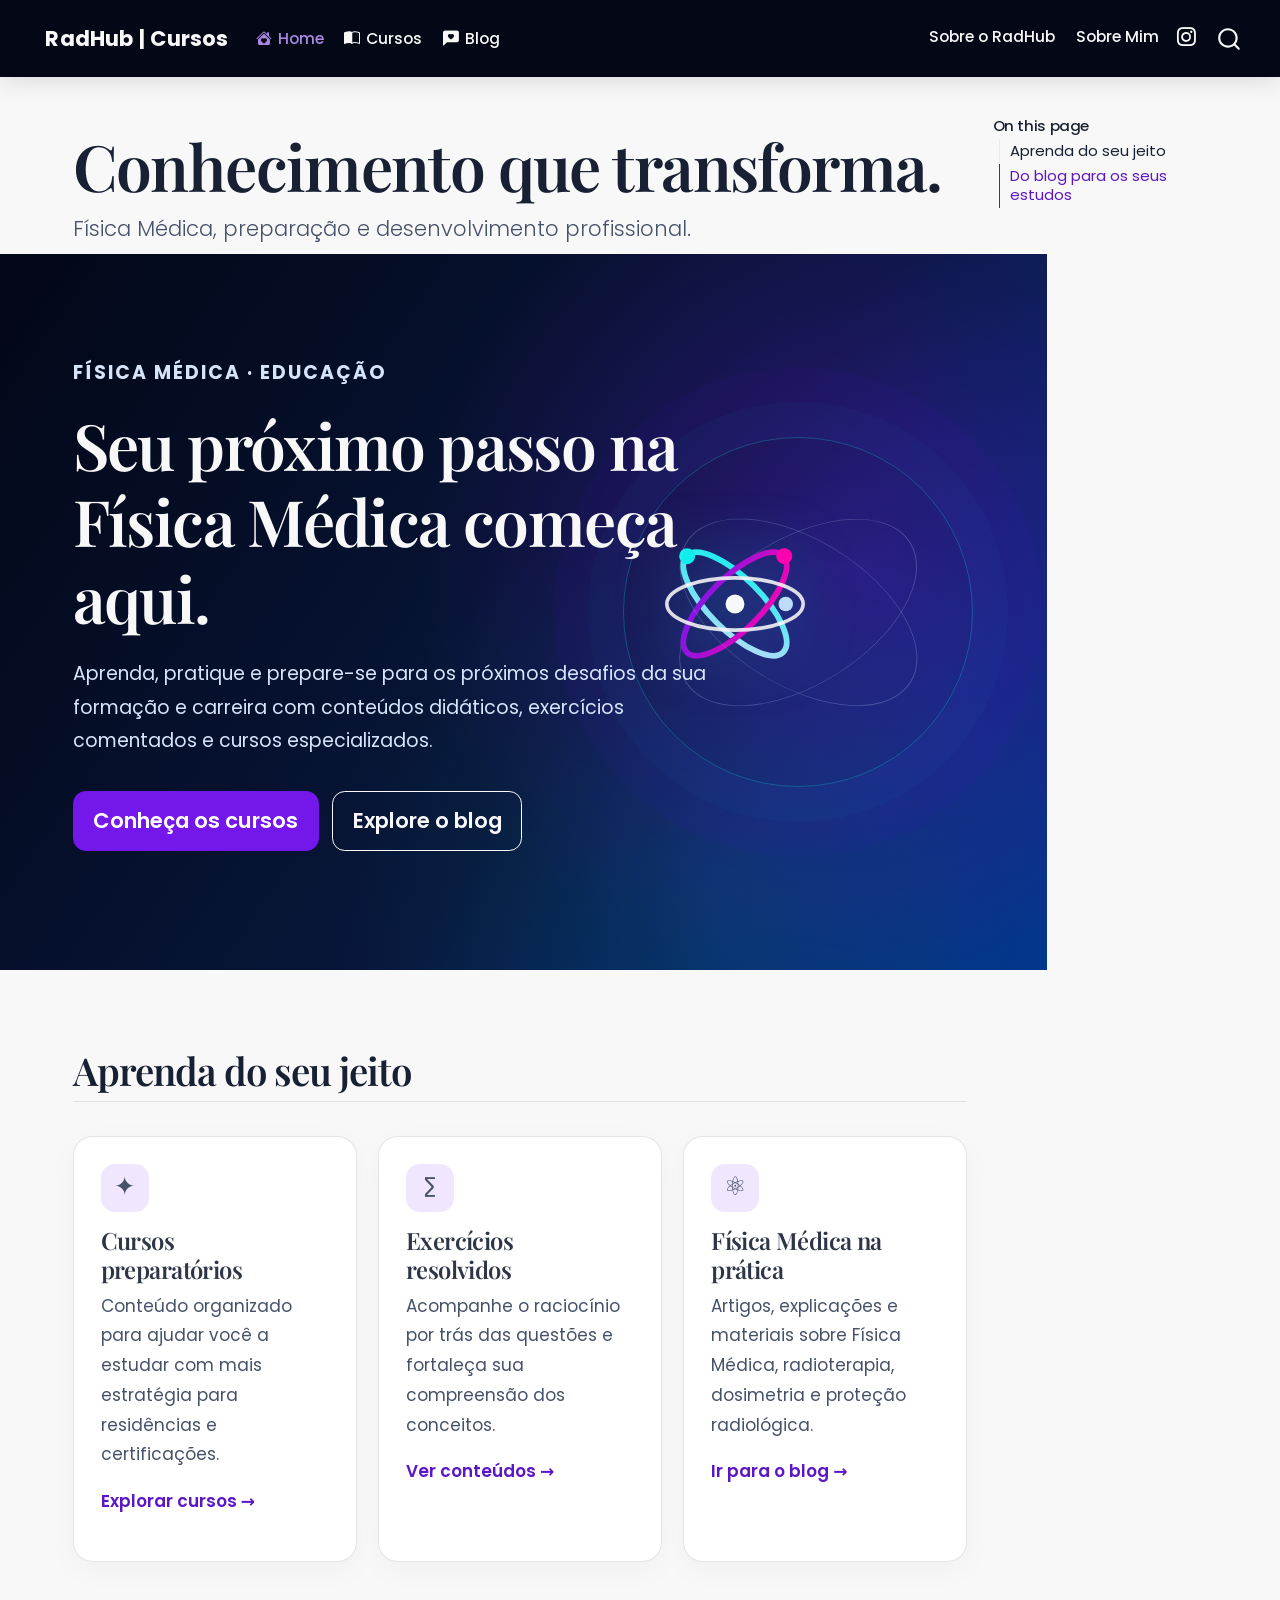
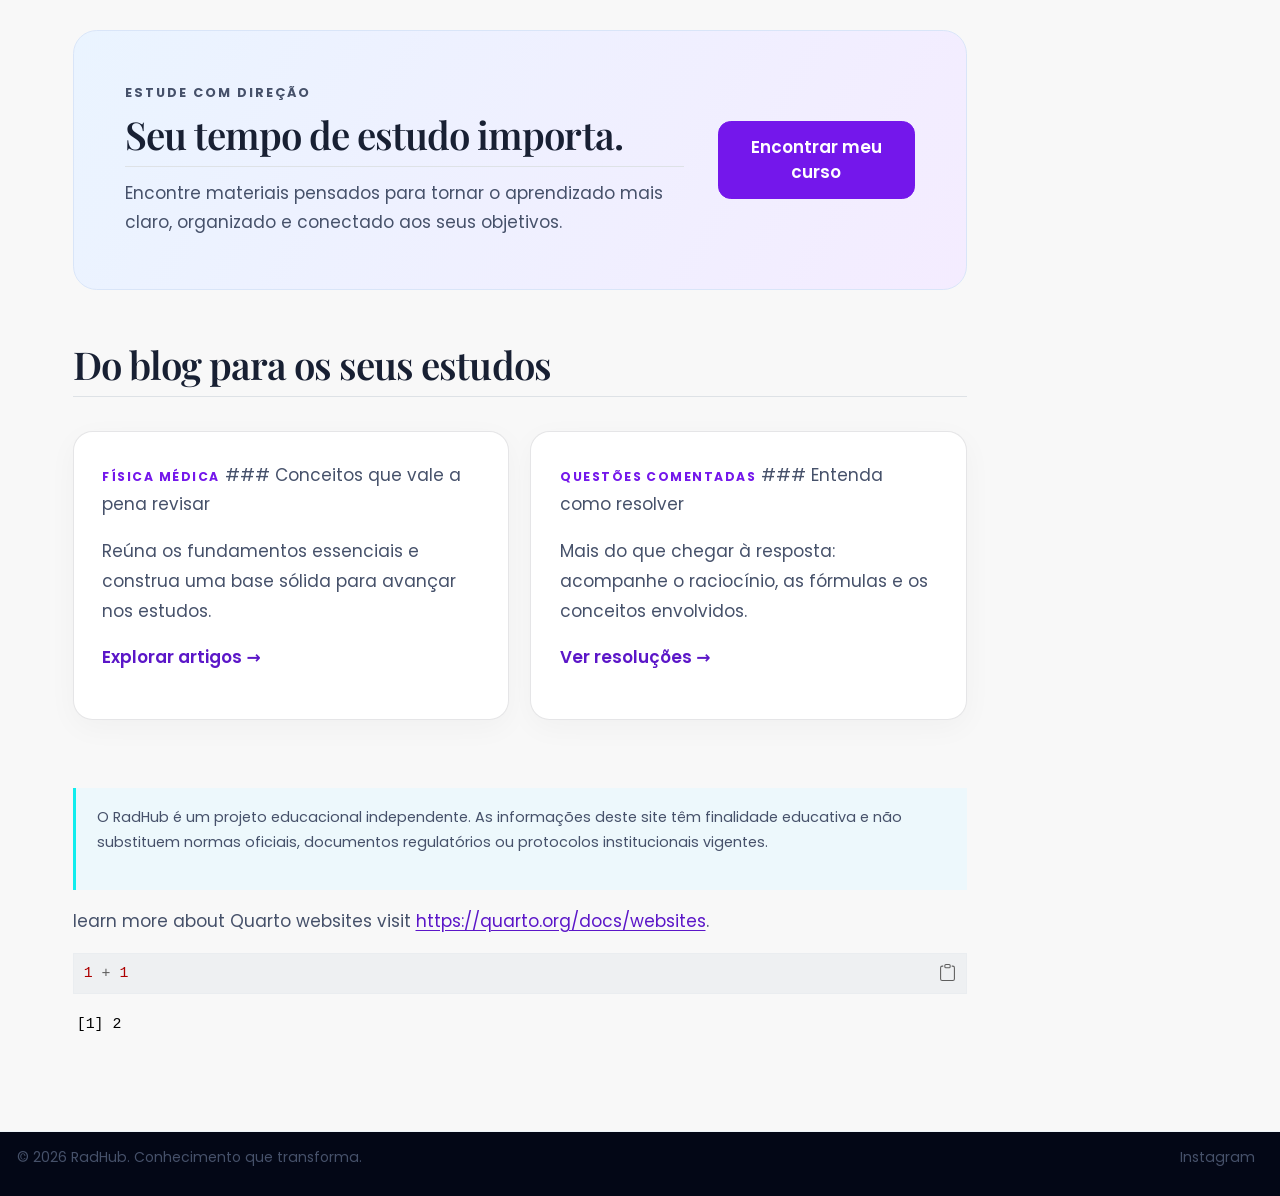
==== docs/index.html @ 58a981d4 "commit inicial" ====
<!DOCTYPE html>
<html xmlns="http://www.w3.org/1999/xhtml" lang="en" xml:lang="en"><head>

<meta charset="utf-8">
<meta name="generator" content="quarto-1.10.18">

<meta name="viewport" content="width=device-width, initial-scale=1.0, user-scalable=yes">


<title>Conhecimento que transforma. – RadHub</title>
<style>
/* Default styles provided by pandoc.
** See https://pandoc.org/MANUAL.html#variables-for-html for config info.
*/
span.smallcaps{font-variant: small-caps;}
div.columns{display: flex; gap: 1.5em;}
div.column{flex: auto;}
@media screen {
div.columns{gap: min(4vw, 1.5em);}
div.column{overflow-x: auto;}
}
div.hanging-indent{margin-left: 1.5em; text-indent: -1.5em;}
ul.task-list{list-style: none;}
ul.task-list li input[type="checkbox"] {
  width: 0.8em;
  margin: 0 0.8em 0.2em -1em; /* quarto-specific, see https://github.com/quarto-dev/quarto-cli/issues/4556 */ 
  vertical-align: middle;
}
/* CSS for syntax highlighting */
html { -webkit-text-size-adjust: 100%; }
pre > code.sourceCode { white-space: pre; position: relative; }
pre > code.sourceCode > span { display: inline-block; line-height: 1.25; }
pre > code.sourceCode > span:empty { height: 1.2em; }
.sourceCode { overflow: visible; }
code.sourceCode > span { color: inherit; text-decoration: inherit; }
div.sourceCode { margin: 1em 0; }
pre.sourceCode { margin: 0; }
@media screen {
div.sourceCode { overflow: auto; }
}
@media print {
pre > code.sourceCode { white-space: pre-wrap; }
pre > code.sourceCode > span { text-indent: -5em; padding-left: 5em; }
}
pre.numberSource code
  { counter-reset: source-line 0; }
pre.numberSource code > span
  { position: relative; left: -4em; counter-increment: source-line; }
pre.numberSource code > span > a:first-child::before
  { content: counter(source-line);
    position: relative; left: -1em; text-align: right; vertical-align: baseline;
    border: none; display: inline-block;
    -webkit-touch-callout: none; -webkit-user-select: none;
    -khtml-user-select: none; -moz-user-select: none;
    -ms-user-select: none; user-select: none;
    padding: 0 4px; width: 4em;
  }
pre.numberSource { margin-left: 3em;  padding-left: 4px; }
div.sourceCode
  {   }
@media screen {
pre > code.sourceCode > span > a:first-child::before { text-decoration: underline; }
}
</style>


<script src="site_libs/quarto-nav/quarto-nav.js"></script>
<script src="site_libs/quarto-nav/headroom.min.js"></script>
<script src="site_libs/clipboard/clipboard.min.js"></script>
<script src="site_libs/quarto-search/autocomplete.umd.js"></script>
<script src="site_libs/quarto-search/fuse.min.js"></script>
<script src="site_libs/quarto-search/quarto-search.js"></script>
<meta name="quarto:offset" content="./">
<link href="./assets/radhub-icon.svg" rel="icon" type="image/svg+xml">
<script src="site_libs/quarto-html/quarto.js" type="module"></script>
<script src="site_libs/quarto-html/tabsets/tabsets.js" type="module"></script>
<script src="site_libs/quarto-html/popper.min.js"></script>
<script src="site_libs/quarto-html/tippy.umd.min.js"></script>
<script src="site_libs/quarto-html/anchor.min.js"></script>
<link href="site_libs/quarto-html/tippy.css" rel="stylesheet">
<link href="site_libs/quarto-html/quarto-syntax-highlighting-64a204ab8560d761af7679ceaba22944.css" rel="stylesheet" id="quarto-text-highlighting-styles">
<script src="site_libs/bootstrap/bootstrap.min.js"></script>
<link href="site_libs/bootstrap/bootstrap-icons.css" rel="stylesheet">
<link href="site_libs/bootstrap/bootstrap-b4b7e1ef6d2fdd960f7d7a44fb60b497.min.css" rel="stylesheet" append-hash="true" id="quarto-bootstrap" data-mode="light">
<script id="quarto-search-options" type="application/json">{
  "location": "navbar",
  "copy-button": false,
  "collapse-after": 3,
  "panel-placement": "end",
  "type": "overlay",
  "limit": 50,
  "keyboard-shortcut": [
    "f",
    "/",
    "s"
  ],
  "language": {
    "search-no-results-text": "No results",
    "search-matching-documents-text": "matching documents",
    "search-copy-link-title": "Copy link to search",
    "search-hide-matches-text": "Hide additional matches",
    "search-more-match-text": "more match in this document",
    "search-more-matches-text": "more matches in this document",
    "search-clear-button-title": "Clear",
    "search-text-placeholder": "",
    "search-detached-cancel-button-title": "Cancel",
    "search-submit-button-title": "Submit",
    "search-label": "Search"
  }
}</script>
<script async="" src="https://www.googletagmanager.com/gtag/js?id=G-DECF2SP13F"></script>

<script type="text/javascript">

window.dataLayer = window.dataLayer || [];
function gtag(){dataLayer.push(arguments);}
gtag('js', new Date());
gtag('config', 'G-DECF2SP13F', { 'anonymize_ip': true});
</script>
<style>html{ scroll-behavior: smooth; }</style>


<meta property="og:title" content="Conhecimento que transforma. – RadHub">
<meta property="og:description" content="Física Médica, preparação e desenvolvimento profissional.">
<meta property="og:image" content="https://www.radhubcursos.com.br/assets/radhub-icon.svg">
<meta property="og:site_name" content="RadHub">
<meta name="twitter:title" content="Conhecimento que transforma. – RadHub">
<meta name="twitter:description" content="Física Médica, preparação e desenvolvimento profissional.">
<meta name="twitter:image" content="https://www.radhubcursos.com.br/assets/radhub-icon.svg">
<meta name="twitter:card" content="summary_large_image">
</head>

<body class="nav-fixed quarto-light">

<div id="quarto-search-results"></div>
  <header id="quarto-header" class="headroom fixed-top">
    <nav class="navbar navbar-expand-lg " data-bs-theme="dark">
      <div class="navbar-container container-fluid">
      <div class="navbar-brand-container mx-auto">
    <a href="./index.html" class="navbar-brand navbar-brand-logo">
    <img src="./assets/radhub-icon.svg" alt="Símbolo do RadHub" class="navbar-logo light-content">
    <img src="./assets/radhub-icon.svg" alt="Símbolo do RadHub" class="navbar-logo dark-content">
    </a>
    <a class="navbar-brand" href="./index.html">
    <span class="navbar-title">RadHub | Cursos</span>
    </a>
  </div>
            <div id="quarto-search" class="" title="Search"></div>
          <button class="navbar-toggler" type="button" data-bs-toggle="collapse" data-bs-target="#navbarCollapse" aria-controls="navbarCollapse" role="menu" aria-expanded="false" aria-label="Toggle navigation" onclick="if (window.quartoToggleHeadroom) { window.quartoToggleHeadroom(); }">
  <span class="navbar-toggler-icon"></span>
</button>
          <div class="collapse navbar-collapse" id="navbarCollapse">
            <ul class="navbar-nav navbar-nav-scroll me-auto">
  <li class="nav-item">
    <a class="nav-link active" href="./index.html" aria-current="page"> <i class="bi bi-house-heart-fill" role="img">
</i> 
<span class="menu-text">Home</span></a>
  </li>  
  <li class="nav-item">
    <a class="nav-link" href="./cursos/index.html"> <i class="bi bi-book-half" role="img">
</i> 
<span class="menu-text">Cursos</span></a>
  </li>  
  <li class="nav-item">
    <a class="nav-link" href="./blog/index.html"> <i class="bi bi-chat-left-heart-fill" role="img">
</i> 
<span class="menu-text">Blog</span></a>
  </li>  
</ul>
            <ul class="navbar-nav navbar-nav-scroll ms-auto">
  <li class="nav-item">
    <a class="nav-link" href="./sobre.html"> 
<span class="menu-text">Sobre o RadHub</span></a>
  </li>  
  <li class="nav-item">
    <a class="nav-link" href="./about.html"> 
<span class="menu-text">Sobre Mim</span></a>
  </li>  
  <li class="nav-item compact">
    <a class="nav-link" href="https://www.instagram.com/dalila.radhub/"> <i class="bi bi-instagram" role="img" aria-label="Instagram do RadHub">
</i> 
<span class="menu-text"></span></a>
  </li>  
</ul>
          </div> <!-- /navcollapse -->
            <div class="quarto-navbar-tools">
</div>
      </div> <!-- /container-fluid -->
    </nav>
</header>
<!-- content -->
<div id="quarto-content" class="quarto-container page-columns page-rows-contents page-layout-full page-navbar">
<!-- sidebar -->
<!-- margin-sidebar -->
    <div id="quarto-margin-sidebar" class="sidebar margin-sidebar">
        <nav id="TOC" role="doc-toc" class="toc-active">
    <h2 id="toc-title">On this page</h2>
   
  <ul>
  <li><a href="#aprenda-do-seu-jeito" id="toc-aprenda-do-seu-jeito" class="nav-link active" data-scroll-target="#aprenda-do-seu-jeito">Aprenda do seu jeito</a></li>
  <li><a href="#do-blog-para-os-seus-estudos" id="toc-do-blog-para-os-seus-estudos" class="nav-link" data-scroll-target="#do-blog-para-os-seus-estudos">Do blog para os seus estudos</a></li>
  </ul>
</nav>
    </div>
<!-- main -->
<main class="content column-page-left" id="quarto-document-content">

<header id="title-block-header" class="quarto-title-block default">
<div class="quarto-title">
<h1 class="title">Conhecimento que transforma.</h1>
<p class="subtitle lead">Física Médica, preparação e desenvolvimento profissional.</p>
</div>



<div class="quarto-title-meta column-page-left">

    
  
    
  </div>
  


</header>


<div class="hero-banner">
<div class="hero-content">
<div class="eyebrow">
<p>FÍSICA MÉDICA · EDUCAÇÃO</p>
</div>
<section id="seu-próximo-passo-na-física-médica-começa-aqui." class="level1">
<h1>Seu próximo passo na Física Médica começa aqui.</h1>
<p>Aprenda, pratique e prepare-se para os próximos desafios da sua formação e carreira com conteúdos didáticos, exercícios comentados e cursos especializados.</p>
<p><a href="./cursos/index.html" class="btn btn-primary btn-lg hero-cta">Conheça os cursos</a> <a href="./blog/index.html" class="btn btn-outline-light btn-lg hero-cta-secondary">Explore o blog</a></p>
</section>
</div>
<div class="hero-orbit" aria-hidden="true">
<p><img src="assets/radhub-icon.svg" class="hero-atom"></p>
</div>
</div>
<section id="aprenda-do-seu-jeito" class="level2">
<h2 class="anchored" data-anchor-id="aprenda-do-seu-jeito">Aprenda do seu jeito</h2>
<div class="feature-grid">
<div class="feature-card">
<div class="feature-icon">
<p>✦</p>
</div>
<section id="cursos-preparatórios" class="level3">
<h3 class="anchored" data-anchor-id="cursos-preparatórios">Cursos preparatórios</h3>
<p>Conteúdo organizado para ajudar você a estudar com mais estratégia para residências e certificações.</p>
<p><a href="./cursos/index.html">Explorar cursos →</a></p>
</section>
</div>
<div class="feature-card">
<div class="feature-icon">
<p>∑</p>
</div>
<section id="exercícios-resolvidos" class="level3">
<h3 class="anchored" data-anchor-id="exercícios-resolvidos">Exercícios resolvidos</h3>
<p>Acompanhe o raciocínio por trás das questões e fortaleça sua compreensão dos conceitos.</p>
<p><a href="./blog/index.html">Ver conteúdos →</a></p>
</section>
</div>
<div class="feature-card">
<div class="feature-icon">
<p>⚛</p>
</div>
<section id="física-médica-na-prática" class="level3">
<h3 class="anchored" data-anchor-id="física-médica-na-prática">Física Médica na prática</h3>
<p>Artigos, explicações e materiais sobre Física Médica, radioterapia, dosimetria e proteção radiológica.</p>
<p><a href="./blog/index.html">Ir para o blog →</a></p>
</section>
</div>
</div>
<div class="section-callout">
<div>
<div class="eyebrow">
<p>ESTUDE COM DIREÇÃO</p>
</div>
<h2 class="anchored">
Seu tempo de estudo importa.
</h2>
<p>
Encontre materiais pensados para tornar o aprendizado mais claro, organizado e conectado aos seus objetivos.
</p>
</div>
<p><a href="./cursos/index.html" class="btn btn-primary">Encontrar meu curso</a></p>
</div>
</section>
<section id="do-blog-para-os-seus-estudos" class="level2">
<h2 class="anchored" data-anchor-id="do-blog-para-os-seus-estudos">Do blog para os seus estudos</h2>
<div class="latest-grid">
<div class="latest-card">
<p><span class="article-tag">FÍSICA MÉDICA</span> ### Conceitos que vale a pena revisar</p>
<p>Reúna os fundamentos essenciais e construa uma base sólida para avançar nos estudos.</p>
<p><a href="./blog/index.html">Explorar artigos →</a></p>
</div>
<div class="latest-card">
<p><span class="article-tag">QUESTÕES COMENTADAS</span> ### Entenda como resolver</p>
<p>Mais do que chegar à resposta: acompanhe o raciocínio, as fórmulas e os conceitos envolvidos.</p>
<p><a href="./blog/index.html">Ver resoluções →</a></p>
</div>
</div>
<div class="small-note">
<p>O RadHub é um projeto educacional independente. As informações deste site têm finalidade educativa e não substituem normas oficiais, documentos regulatórios ou protocolos institucionais vigentes.</p>
</div>
<p>learn more about Quarto websites visit <a href="https://quarto.org/docs/websites" class="uri">https://quarto.org/docs/websites</a>.</p>
<div class="cell">
<div class="code-copy-outer-scaffold"><div class="sourceCode cell-code" id="cb1"><pre class="sourceCode r code-with-copy"><code class="sourceCode r"><span id="cb1-1"><a href="#cb1-1" aria-hidden="true" tabindex="-1"></a><span class="dv">1</span> <span class="sc">+</span> <span class="dv">1</span></span></code></pre></div><button title="Copy to Clipboard" class="code-copy-button"><i class="bi"></i></button></div>
<div class="cell-output cell-output-stdout">
<pre><code>[1] 2</code></pre>
</div>
</div>


</section>

<a onclick="window.scrollTo(0, 0); return false;" role="button" id="quarto-back-to-top"><i class="bi bi-arrow-up"></i> Back to top</a></main> <!-- /main -->
<script id="quarto-html-after-body" type="application/javascript">
  window.document.addEventListener("DOMContentLoaded", function (event) {
    const icon = "";
    const anchorJS = new window.AnchorJS();
    anchorJS.options = {
      placement: 'right',
      icon: icon
    };
    anchorJS.add('.anchored');
    const isCodeAnnotation = (el) => {
      for (const clz of el.classList) {
        if (clz.startsWith('code-annotation-')) {                     
          return true;
        }
      }
      return false;
    }
    const onCopySuccess = function(e) {
      // button target
      const button = e.trigger;
      // don't keep focus
      button.blur();
      // flash "checked"
      button.classList.add('code-copy-button-checked');
      var currentTitle = button.getAttribute("title");
      button.setAttribute("title", "Copied!");
      let tooltip;
      if (window.bootstrap) {
        button.setAttribute("data-bs-toggle", "tooltip");
        button.setAttribute("data-bs-placement", "left");
        button.setAttribute("data-bs-title", "Copied!");
        tooltip = new bootstrap.Tooltip(button, 
          { trigger: "manual", 
            customClass: "code-copy-button-tooltip",
            offset: [0, -8]});
        tooltip.show();    
      }
      setTimeout(function() {
        if (tooltip) {
          tooltip.hide();
          button.removeAttribute("data-bs-title");
          button.removeAttribute("data-bs-toggle");
          button.removeAttribute("data-bs-placement");
        }
        button.setAttribute("title", currentTitle);
        button.classList.remove('code-copy-button-checked');
      }, 1000);
      // clear code selection
      e.clearSelection();
    }
    const getTextToCopy = function(trigger) {
      const outerScaffold = trigger.parentElement.cloneNode(true);
      const codeEl = outerScaffold.querySelector('code');
      for (const childEl of codeEl.children) {
        if (isCodeAnnotation(childEl)) {
          childEl.remove();
        }
      }
      return codeEl.innerText;
    }
    const clipboard = new window.ClipboardJS('.code-copy-button:not([data-in-quarto-modal])', {
      text: getTextToCopy
    });
    clipboard.on('success', onCopySuccess);
    if (window.document.getElementById('quarto-embedded-source-code-modal')) {
      const clipboardModal = new window.ClipboardJS('.code-copy-button[data-in-quarto-modal]', {
        text: getTextToCopy,
        container: window.document.getElementById('quarto-embedded-source-code-modal')
      });
      clipboardModal.on('success', onCopySuccess);
    }
      var localhostRegex = new RegExp(/^(?:http|https):\/\/localhost\:?[0-9]*\//);
      var mailtoRegex = new RegExp(/^mailto:/);
        var filterRegex = new RegExp("https:\/\/www\.radhubcursos\.com\.br");
      var isInternal = (href) => {
          return filterRegex.test(href) || localhostRegex.test(href) || mailtoRegex.test(href);
      }
      // Inspect non-navigation links and adorn them if external
     var links = window.document.querySelectorAll('a[href]:not(.nav-link):not(.navbar-brand):not(.toc-action):not(.sidebar-link):not(.sidebar-item-toggle):not(.pagination-link):not(.no-external):not([aria-hidden]):not(.dropdown-item):not(.quarto-navigation-tool):not(.about-link)');
      for (var i=0; i<links.length; i++) {
        const link = links[i];
        if (!isInternal(link.href)) {
          // undo the damage that might have been done by quarto-nav.js in the case of
          // links that we want to consider external
          if (link.dataset.originalHref !== undefined) {
            link.href = link.dataset.originalHref;
          }
            // target, if specified
            link.setAttribute("target", "_blank");
            if (link.getAttribute("rel") === null) {
              link.setAttribute("rel", "noopener");
            }
        }
      }
    function tippyHover(el, contentFn, onTriggerFn, onUntriggerFn) {
      const config = {
        allowHTML: true,
        maxWidth: 500,
        delay: 100,
        arrow: false,
        appendTo: function(el) {
            return el.parentElement;
        },
        interactive: true,
        interactiveBorder: 10,
        theme: 'quarto',
        placement: 'bottom-start',
      };
      if (contentFn) {
        config.content = contentFn;
      }
      if (onTriggerFn) {
        config.onTrigger = onTriggerFn;
      }
      if (onUntriggerFn) {
        config.onUntrigger = onUntriggerFn;
      }
      window.tippy(el, config); 
    }
    const noterefs = window.document.querySelectorAll('a[role="doc-noteref"]');
    for (var i=0; i<noterefs.length; i++) {
      const ref = noterefs[i];
      tippyHover(ref, function() {
        // use id or data attribute instead here
        let href = ref.getAttribute('data-footnote-href') || ref.getAttribute('href');
        try { href = new URL(href).hash; } catch {}
        const id = href.replace(/^#\/?/, "");
        const note = window.document.getElementById(id);
        if (note) {
          return note.innerHTML;
        } else {
          return "";
        }
      });
    }
    const xrefs = window.document.querySelectorAll('a.quarto-xref');
    const processXRef = (id, note) => {
      // Strip column container classes
      const stripColumnClz = (el) => {
        el.classList.remove("page-full", "page-columns");
        if (el.children) {
          for (const child of el.children) {
            stripColumnClz(child);
          }
        }
      }
      stripColumnClz(note)
      if (id === null || id.startsWith('sec-')) {
        // Special case sections, only their first couple elements
        const container = document.createElement("div");
        if (note.children && note.children.length > 2) {
          container.appendChild(note.children[0].cloneNode(true));
          for (let i = 1; i < note.children.length; i++) {
            const child = note.children[i];
            if (child.tagName === "P" && child.innerText === "") {
              continue;
            } else {
              container.appendChild(child.cloneNode(true));
              break;
            }
          }
          if (window.Quarto?.typesetMath) {
            window.Quarto.typesetMath(container);
          }
          return container.innerHTML
        } else {
          if (window.Quarto?.typesetMath) {
            window.Quarto.typesetMath(note);
          }
          return note.innerHTML;
        }
      } else {
        // Remove any anchor links if they are present
        const anchorLink = note.querySelector('a.anchorjs-link');
        if (anchorLink) {
          anchorLink.remove();
        }
        if (window.Quarto?.typesetMath) {
          window.Quarto.typesetMath(note);
        }
        if (note.classList.contains("callout")) {
          return note.outerHTML;
        } else {
          return note.innerHTML;
        }
      }
    }
    for (var i=0; i<xrefs.length; i++) {
      const xref = xrefs[i];
      tippyHover(xref, undefined, function(instance) {
        instance.disable();
        let url = xref.getAttribute('href');
        let hash = undefined; 
        if (url.startsWith('#')) {
          hash = url;
        } else {
          try { hash = new URL(url).hash; } catch {}
        }
        if (hash) {
          const id = hash.replace(/^#\/?/, "");
          const note = window.document.getElementById(id);
          if (note !== null) {
            try {
              const html = processXRef(id, note.cloneNode(true));
              instance.setContent(html);
            } finally {
              instance.enable();
              instance.show();
            }
          } else {
            // See if we can fetch this
            fetch(url.split('#')[0])
            .then(res => res.text())
            .then(html => {
              const parser = new DOMParser();
              const htmlDoc = parser.parseFromString(html, "text/html");
              const note = htmlDoc.getElementById(id);
              if (note !== null) {
                const html = processXRef(id, note);
                instance.setContent(html);
              } 
            }).finally(() => {
              instance.enable();
              instance.show();
            });
          }
        } else {
          // See if we can fetch a full url (with no hash to target)
          // This is a special case and we should probably do some content thinning / targeting
          fetch(url)
          .then(res => res.text())
          .then(html => {
            const parser = new DOMParser();
            const htmlDoc = parser.parseFromString(html, "text/html");
            const note = htmlDoc.querySelector('main.content');
            if (note !== null) {
              // This should only happen for chapter cross references
              // (since there is no id in the URL)
              // remove the first header
              if (note.children.length > 0 && note.children[0].tagName === "HEADER") {
                note.children[0].remove();
              }
              const html = processXRef(null, note);
              instance.setContent(html);
            } 
          }).finally(() => {
            instance.enable();
            instance.show();
          });
        }
      }, function(instance) {
      });
    }
        let selectedAnnoteEl;
        const selectorForAnnotation = ( cell, annotation) => {
          let cellAttr = 'data-code-cell="' + cell + '"';
          let lineAttr = 'data-code-annotation="' +  annotation + '"';
          const selector = 'span[' + cellAttr + '][' + lineAttr + ']';
          return selector;
        }
        const selectCodeLines = (annoteEl) => {
          const doc = window.document;
          const targetCell = annoteEl.getAttribute("data-target-cell");
          const targetAnnotation = annoteEl.getAttribute("data-target-annotation");
          const annoteSpan = window.document.querySelector(selectorForAnnotation(targetCell, targetAnnotation));
          const lines = annoteSpan.getAttribute("data-code-lines").split(",");
          const lineIds = lines.map((line) => {
            return targetCell + "-" + line;
          })
          let top = null;
          let height = null;
          let parent = null;
          if (lineIds.length > 0) {
              //compute the position of the single el (top and bottom and make a div)
              const el = window.document.getElementById(lineIds[0]);
              top = el.offsetTop;
              height = el.offsetHeight;
              parent = el.parentElement.parentElement;
            if (lineIds.length > 1) {
              const lastEl = window.document.getElementById(lineIds[lineIds.length - 1]);
              const bottom = lastEl.offsetTop + lastEl.offsetHeight;
              height = bottom - top;
            }
            if (top !== null && height !== null && parent !== null) {
              // cook up a div (if necessary) and position it 
              let div = window.document.getElementById("code-annotation-line-highlight");
              if (div === null) {
                div = window.document.createElement("div");
                div.setAttribute("id", "code-annotation-line-highlight");
                div.style.position = 'absolute';
                parent.appendChild(div);
              }
              div.style.top = top - 2 + "px";
              div.style.height = height + 4 + "px";
              div.style.left = 0;
              let gutterDiv = window.document.getElementById("code-annotation-line-highlight-gutter");
              if (gutterDiv === null) {
                gutterDiv = window.document.createElement("div");
                gutterDiv.setAttribute("id", "code-annotation-line-highlight-gutter");
                gutterDiv.style.position = 'absolute';
                const codeCell = window.document.getElementById(targetCell);
                const gutter = codeCell.querySelector('.code-annotation-gutter');
                gutter.appendChild(gutterDiv);
              }
              gutterDiv.style.top = top - 2 + "px";
              gutterDiv.style.height = height + 4 + "px";
            }
            selectedAnnoteEl = annoteEl;
          }
        };
        const unselectCodeLines = () => {
          const elementsIds = ["code-annotation-line-highlight", "code-annotation-line-highlight-gutter"];
          elementsIds.forEach((elId) => {
            const div = window.document.getElementById(elId);
            if (div) {
              div.remove();
            }
          });
          selectedAnnoteEl = undefined;
        };
          // Handle positioning of the toggle
      window.addEventListener(
        "resize",
        throttle(() => {
          elRect = undefined;
          if (selectedAnnoteEl) {
            selectCodeLines(selectedAnnoteEl);
          }
        }, 10)
      );
      function throttle(fn, ms) {
      let throttle = false;
      let timer;
        return (...args) => {
          if(!throttle) { // first call gets through
              fn.apply(this, args);
              throttle = true;
          } else { // all the others get throttled
              if(timer) clearTimeout(timer); // cancel #2
              timer = setTimeout(() => {
                fn.apply(this, args);
                timer = throttle = false;
              }, ms);
          }
        };
      }
        // Attach click handler to the DT
        const annoteDls = window.document.querySelectorAll('dt[data-target-cell]');
        for (const annoteDlNode of annoteDls) {
          annoteDlNode.addEventListener('click', (event) => {
            const clickedEl = event.target;
            if (clickedEl !== selectedAnnoteEl) {
              unselectCodeLines();
              const activeEl = window.document.querySelector('dt[data-target-cell].code-annotation-active');
              if (activeEl) {
                activeEl.classList.remove('code-annotation-active');
              }
              selectCodeLines(clickedEl);
              clickedEl.classList.add('code-annotation-active');
            } else {
              // Unselect the line
              unselectCodeLines();
              clickedEl.classList.remove('code-annotation-active');
            }
          });
        }
    const findCites = (el) => {
      const parentEl = el.parentElement;
      if (parentEl) {
        const cites = parentEl.dataset.cites;
        if (cites) {
          return {
            el,
            cites: cites.split(' ')
          };
        } else {
          return findCites(el.parentElement)
        }
      } else {
        return undefined;
      }
    };
    var bibliorefs = window.document.querySelectorAll('a[role="doc-biblioref"]');
    for (var i=0; i<bibliorefs.length; i++) {
      const ref = bibliorefs[i];
      const citeInfo = findCites(ref);
      if (citeInfo) {
        tippyHover(citeInfo.el, function() {
          var popup = window.document.createElement('div');
          citeInfo.cites.forEach(function(cite) {
            var citeDiv = window.document.createElement('div');
            citeDiv.classList.add('hanging-indent');
            citeDiv.classList.add('csl-entry');
            var biblioDiv = window.document.getElementById('ref-' + cite);
            if (biblioDiv) {
              citeDiv.innerHTML = biblioDiv.innerHTML;
            }
            popup.appendChild(citeDiv);
          });
          return popup.innerHTML;
        });
      }
    }
  });
  </script>
</div> <!-- /content -->
<footer class="footer">
  <div class="nav-footer">
    <div class="nav-footer-left">
<p>© 2026 RadHub. Conhecimento que transforma.</p>
</div>   
    <div class="nav-footer-center">
      &nbsp;
    </div>
    <div class="nav-footer-right">
      <ul class="footer-items list-unstyled">
    <li class="nav-item">
    <a class="nav-link" href="https://www.instagram.com/dalila.radhub/">
<p>Instagram</p>
</a>
  </li>  
</ul>
    </div>
  </div>
</footer>




<script src="site_libs/quarto-html/zenscroll-min.js"></script>
</body></html>
---- docs/site_libs/quarto-html/tippy.css ----
.tippy-box[data-animation=fade][data-state=hidden]{opacity:0}[data-tippy-root]{max-width:calc(100vw - 10px)}.tippy-box{position:relative;background-color:#333;color:#fff;border-radius:4px;font-size:14px;line-height:1.4;white-space:normal;outline:0;transition-property:transform,visibility,opacity}.tippy-box[data-placement^=top]>.tippy-arrow{bottom:0}.tippy-box[data-placement^=top]>.tippy-arrow:before{bottom:-7px;left:0;border-width:8px 8px 0;border-top-color:initial;transform-origin:center top}.tippy-box[data-placement^=bottom]>.tippy-arrow{top:0}.tippy-box[data-placement^=bottom]>.tippy-arrow:before{top:-7px;left:0;border-width:0 8px 8px;border-bottom-color:initial;transform-origin:center bottom}.tippy-box[data-placement^=left]>.tippy-arrow{right:0}.tippy-box[data-placement^=left]>.tippy-arrow:before{border-width:8px 0 8px 8px;border-left-color:initial;right:-7px;transform-origin:center left}.tippy-box[data-placement^=right]>.tippy-arrow{left:0}.tippy-box[data-placement^=right]>.tippy-arrow:before{left:-7px;border-width:8px 8px 8px 0;border-right-color:initial;transform-origin:center right}.tippy-box[data-inertia][data-state=visible]{transition-timing-function:cubic-bezier(.54,1.5,.38,1.11)}.tippy-arrow{width:16px;height:16px;color:#333}.tippy-arrow:before{content:"";position:absolute;border-color:transparent;border-style:solid}.tippy-content{position:relative;padding:5px 9px;z-index:1}
---- docs/site_libs/quarto-html/quarto-syntax-highlighting-64a204ab8560d761af7679ceaba22944.css ----
/* quarto syntax highlight colors */
:root {
  --quarto-hl-ot-color: #003B4F;
  --quarto-hl-at-color: #657422;
  --quarto-hl-ss-color: #20794D;
  --quarto-hl-an-color: #5E5E5E;
  --quarto-hl-fu-color: #4758AB;
  --quarto-hl-st-color: #20794D;
  --quarto-hl-cf-color: #003B4F;
  --quarto-hl-op-color: #5E5E5E;
  --quarto-hl-er-color: #AD0000;
  --quarto-hl-bn-color: #AD0000;
  --quarto-hl-al-color: #AD0000;
  --quarto-hl-va-color: #111111;
  --quarto-hl-bu-color: inherit;
  --quarto-hl-ex-color: inherit;
  --quarto-hl-pp-color: #AD0000;
  --quarto-hl-in-color: #5E5E5E;
  --quarto-hl-vs-color: #20794D;
  --quarto-hl-wa-color: #5E5E5E;
  --quarto-hl-do-color: #5E5E5E;
  --quarto-hl-im-color: #00769E;
  --quarto-hl-ch-color: #20794D;
  --quarto-hl-dt-color: #AD0000;
  --quarto-hl-fl-color: #AD0000;
  --quarto-hl-co-color: #5E5E5E;
  --quarto-hl-cv-color: #5E5E5E;
  --quarto-hl-cn-color: #8f5902;
  --quarto-hl-sc-color: #5E5E5E;
  --quarto-hl-dv-color: #AD0000;
  --quarto-hl-kw-color: #003B4F;
}

/* other quarto variables */
:root {
  --quarto-font-monospace: SFMono-Regular, Menlo, Monaco, Consolas, "Liberation Mono", "Courier New", monospace;
}

/* syntax highlight based on Pandoc's rules */
pre > code.sourceCode > span {
  color: #003B4F;
}

code.sourceCode > span {
  color: #003B4F;
}

div.sourceCode,
div.sourceCode pre.sourceCode {
  color: #003B4F;
}

/* Normal */
code span {
  color: #003B4F;
}

/* Alert */
code span.al {
  color: #AD0000;
  font-style: inherit;
}

/* Annotation */
code span.an {
  color: #5E5E5E;
  font-style: inherit;
}

/* Attribute */
code span.at {
  color: #657422;
  font-style: inherit;
}

/* BaseN */
code span.bn {
  color: #AD0000;
  font-style: inherit;
}

/* BuiltIn */
code span.bu {
  font-style: inherit;
}

/* ControlFlow */
code span.cf {
  color: #003B4F;
  font-weight: bold;
  font-style: inherit;
}

/* Char */
code span.ch {
  color: #20794D;
  font-style: inherit;
}

/* Constant */
code span.cn {
  color: #8f5902;
  font-style: inherit;
}

/* Comment */
code span.co {
  color: #5E5E5E;
  font-style: inherit;
}

/* CommentVar */
code span.cv {
  color: #5E5E5E;
  font-style: italic;
}

/* Documentation */
code span.do {
  color: #5E5E5E;
  font-style: italic;
}

/* DataType */
code span.dt {
  color: #AD0000;
  font-style: inherit;
}

/* DecVal */
code span.dv {
  color: #AD0000;
  font-style: inherit;
}

/* Error */
code span.er {
  color: #AD0000;
  font-style: inherit;
}

/* Extension */
code span.ex {
  font-style: inherit;
}

/* Float */
code span.fl {
  color: #AD0000;
  font-style: inherit;
}

/* Function */
code span.fu {
  color: #4758AB;
  font-style: inherit;
}

/* Import */
code span.im {
  color: #00769E;
  font-style: inherit;
}

/* Information */
code span.in {
  color: #5E5E5E;
  font-style: inherit;
}

/* Keyword */
code span.kw {
  color: #003B4F;
  font-weight: bold;
  font-style: inherit;
}

/* Operator */
code span.op {
  color: #5E5E5E;
  font-style: inherit;
}

/* Other */
code span.ot {
  color: #003B4F;
  font-style: inherit;
}

/* Preprocessor */
code span.pp {
  color: #AD0000;
  font-style: inherit;
}

/* SpecialChar */
code span.sc {
  color: #5E5E5E;
  font-style: inherit;
}

/* SpecialString */
code span.ss {
  color: #20794D;
  font-style: inherit;
}

/* String */
code span.st {
  color: #20794D;
  font-style: inherit;
}

/* Variable */
code span.va {
  color: #111111;
  font-style: inherit;
}

/* VerbatimString */
code span.vs {
  color: #20794D;
  font-style: inherit;
}

/* Warning */
code span.wa {
  color: #5E5E5E;
  font-style: italic;
}

.prevent-inlining {
  content: "</";
}

/*# sourceMappingURL=9d8d5bb603a83b8298b89080a598c93b.css.map */
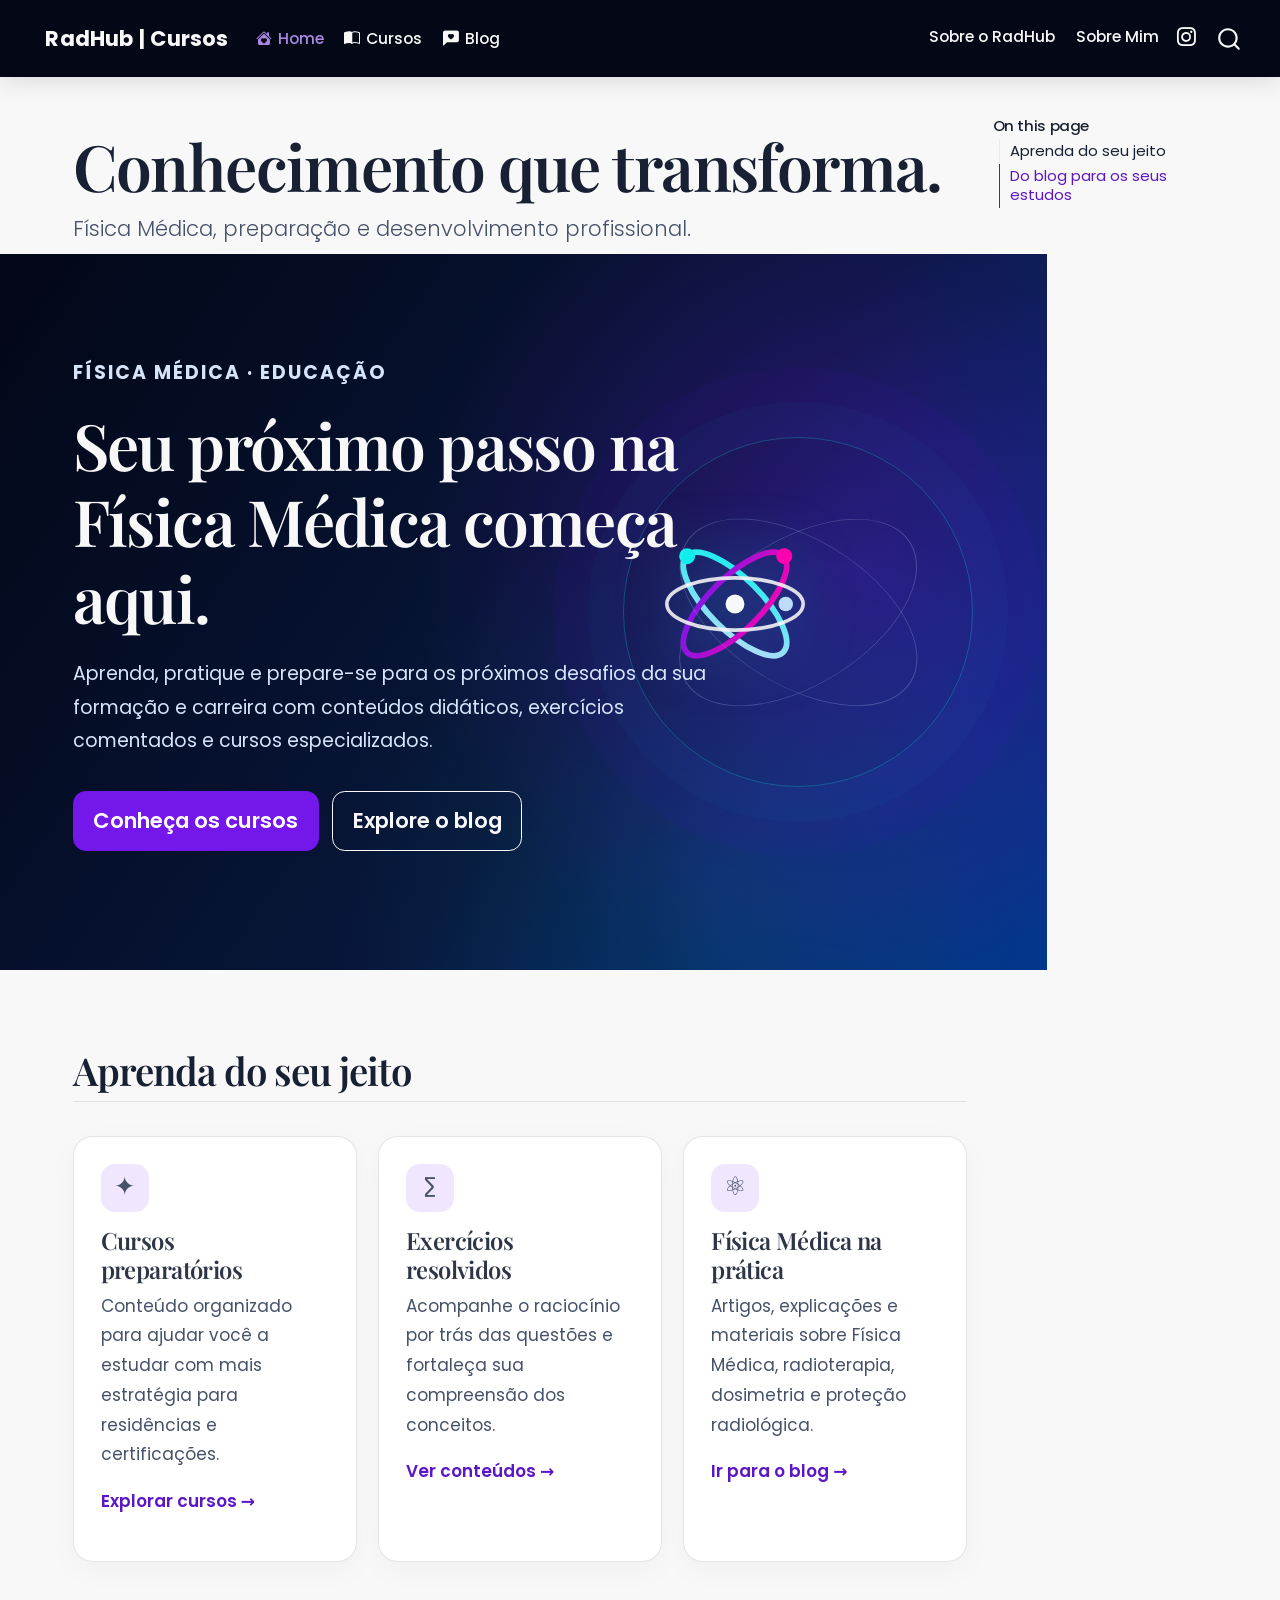
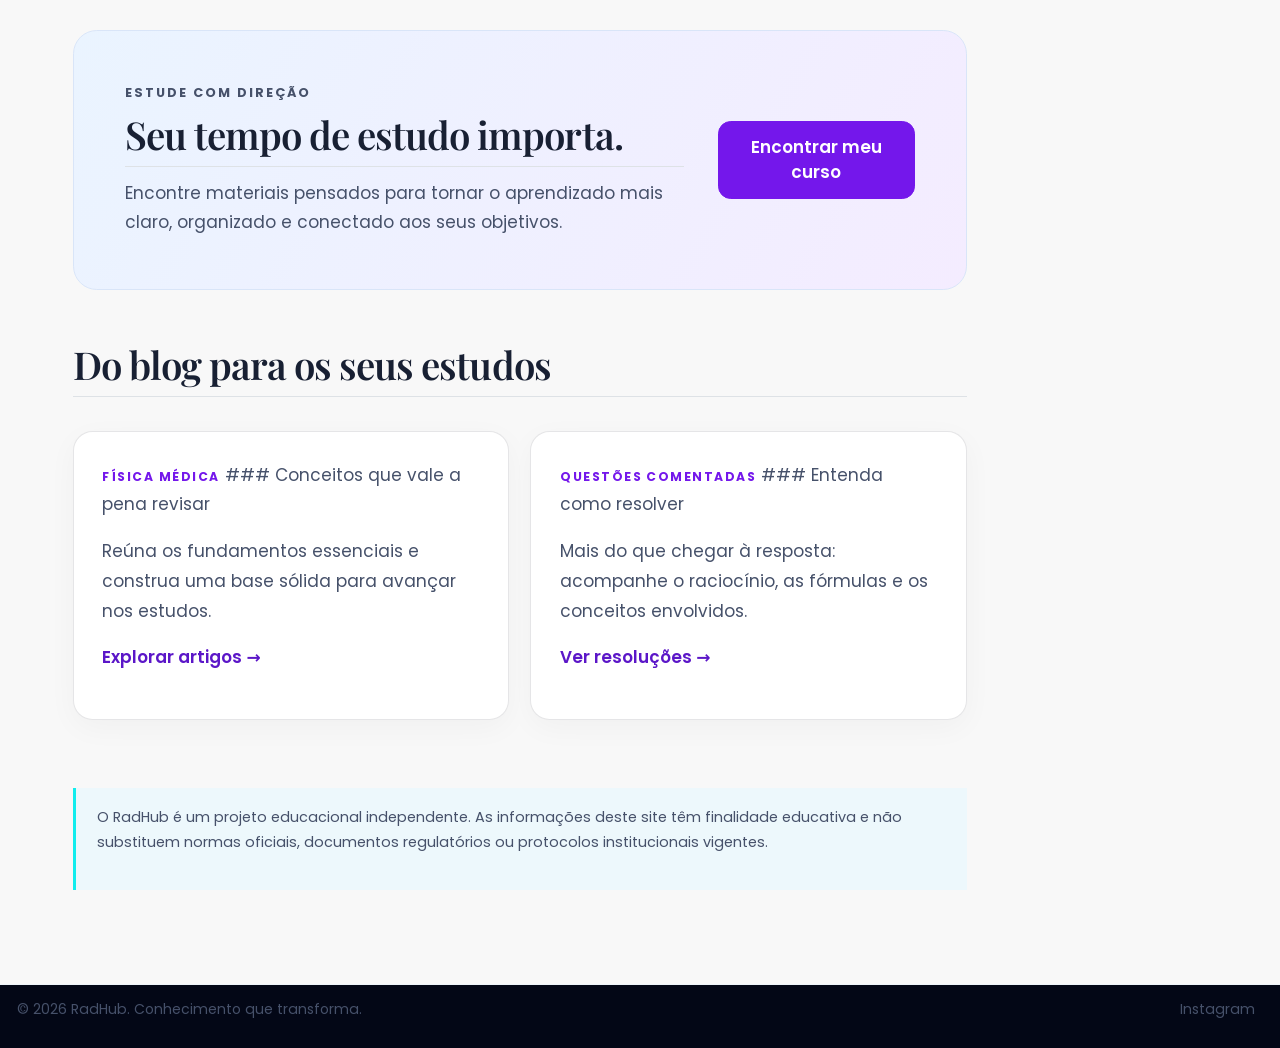
==== commit db92cd13: "adiciona ppost 1 do blog" ====
--- a/docs/index.html
+++ b/docs/index.html
@@ -26,41 +26,6 @@
   margin: 0 0.8em 0.2em -1em; /* quarto-specific, see https://github.com/quarto-dev/quarto-cli/issues/4556 */ 
   vertical-align: middle;
 }
-/* CSS for syntax highlighting */
-html { -webkit-text-size-adjust: 100%; }
-pre > code.sourceCode { white-space: pre; position: relative; }
-pre > code.sourceCode > span { display: inline-block; line-height: 1.25; }
-pre > code.sourceCode > span:empty { height: 1.2em; }
-.sourceCode { overflow: visible; }
-code.sourceCode > span { color: inherit; text-decoration: inherit; }
-div.sourceCode { margin: 1em 0; }
-pre.sourceCode { margin: 0; }
-@media screen {
-div.sourceCode { overflow: auto; }
-}
-@media print {
-pre > code.sourceCode { white-space: pre-wrap; }
-pre > code.sourceCode > span { text-indent: -5em; padding-left: 5em; }
-}
-pre.numberSource code
-  { counter-reset: source-line 0; }
-pre.numberSource code > span
-  { position: relative; left: -4em; counter-increment: source-line; }
-pre.numberSource code > span > a:first-child::before
-  { content: counter(source-line);
-    position: relative; left: -1em; text-align: right; vertical-align: baseline;
-    border: none; display: inline-block;
-    -webkit-touch-callout: none; -webkit-user-select: none;
-    -khtml-user-select: none; -moz-user-select: none;
-    -ms-user-select: none; user-select: none;
-    padding: 0 4px; width: 4em;
-  }
-pre.numberSource { margin-left: 3em;  padding-left: 4px; }
-div.sourceCode
-  {   }
-@media screen {
-pre > code.sourceCode > span > a:first-child::before { text-decoration: underline; }
-}
 </style>
 
 
@@ -81,7 +46,7 @@
 <link href="site_libs/quarto-html/quarto-syntax-highlighting-64a204ab8560d761af7679ceaba22944.css" rel="stylesheet" id="quarto-text-highlighting-styles">
 <script src="site_libs/bootstrap/bootstrap.min.js"></script>
 <link href="site_libs/bootstrap/bootstrap-icons.css" rel="stylesheet">
-<link href="site_libs/bootstrap/bootstrap-b4b7e1ef6d2fdd960f7d7a44fb60b497.min.css" rel="stylesheet" append-hash="true" id="quarto-bootstrap" data-mode="light">
+<link href="site_libs/bootstrap/bootstrap-55bc52ccc495ab6468df684b9661d73b.min.css" rel="stylesheet" append-hash="true" id="quarto-bootstrap" data-mode="light">
 <script id="quarto-search-options" type="application/json">{
   "location": "navbar",
   "copy-button": false,
@@ -306,13 +271,6 @@
 <div class="small-note">
 <p>O RadHub é um projeto educacional independente. As informações deste site têm finalidade educativa e não substituem normas oficiais, documentos regulatórios ou protocolos institucionais vigentes.</p>
 </div>
-<p>learn more about Quarto websites visit <a href="https://quarto.org/docs/websites" class="uri">https://quarto.org/docs/websites</a>.</p>
-<div class="cell">
-<div class="code-copy-outer-scaffold"><div class="sourceCode cell-code" id="cb1"><pre class="sourceCode r code-with-copy"><code class="sourceCode r"><span id="cb1-1"><a href="#cb1-1" aria-hidden="true" tabindex="-1"></a><span class="dv">1</span> <span class="sc">+</span> <span class="dv">1</span></span></code></pre></div><button title="Copy to Clipboard" class="code-copy-button"><i class="bi"></i></button></div>
-<div class="cell-output cell-output-stdout">
-<pre><code>[1] 2</code></pre>
-</div>
-</div>
 
 
 </section>
